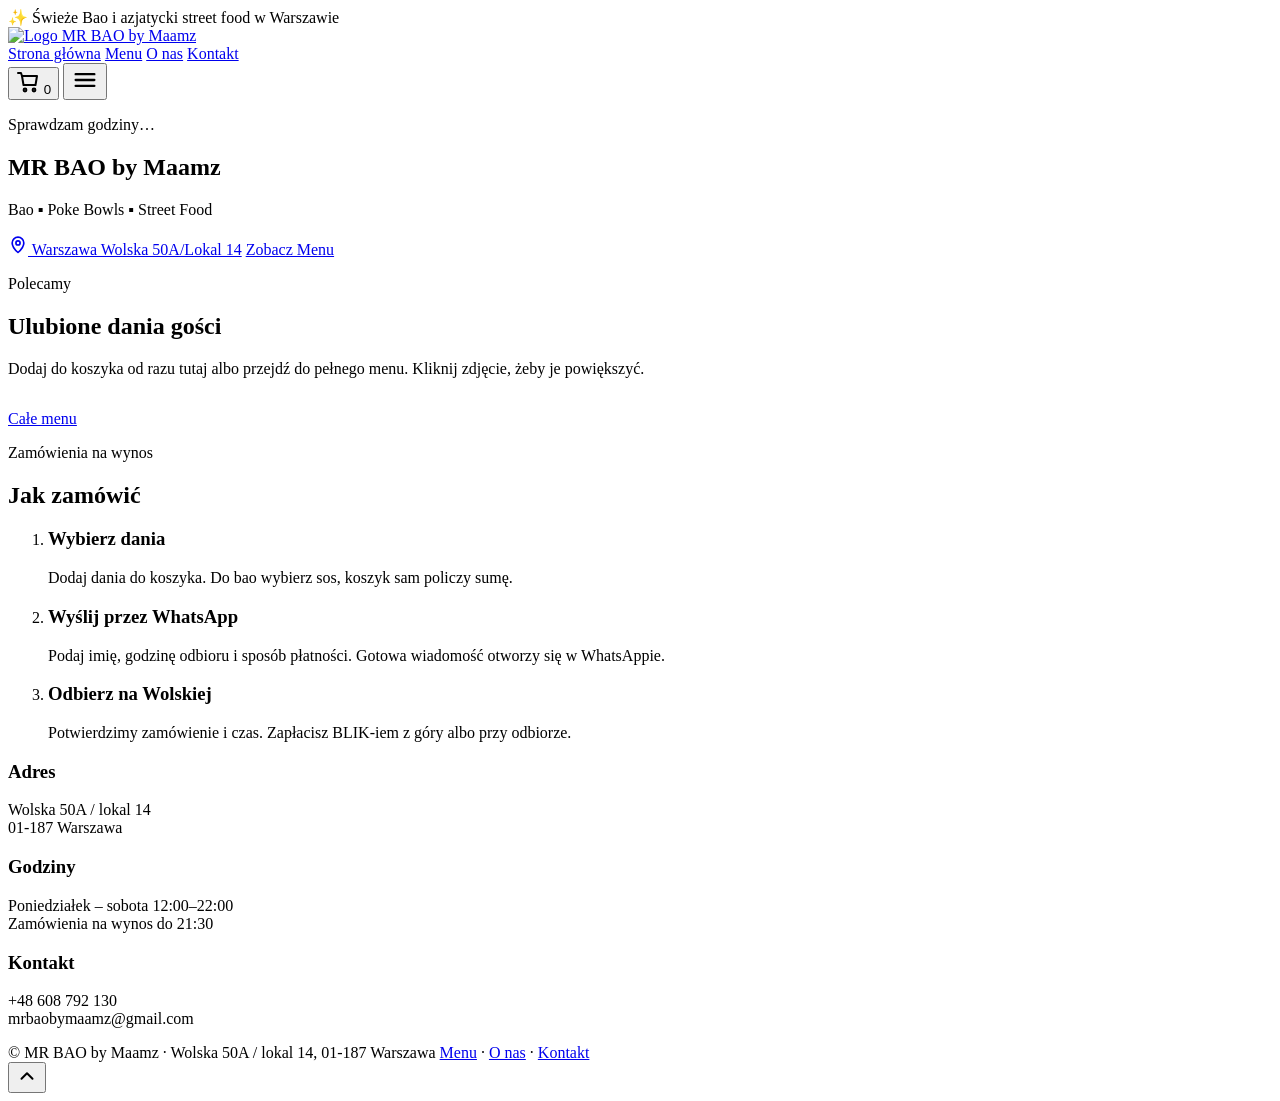
==== index.html @ ad0fffb6 "Add files via upload" ====
<!DOCTYPE html>
<html lang="pl">
<head>
  <meta charset="UTF-8">
  <meta name="viewport" content="width=device-width, initial-scale=1, viewport-fit=cover">
  <title>MR BAO by Maamz – Bao i Poke Bowls, Warszawa Wola</title>
  <meta name="robots" content="noindex, nofollow">
  <meta name="description" content="MR BAO by Maamz: bao, poke bowls i azjatycki street food na Woli. Zamów na wynos online i odbierz na Wolskiej 50A.">
  <link rel="icon" href="images/logo.webp" type="image/webp">
  <link rel="preconnect" href="https://fonts.googleapis.com">
  <link rel="preconnect" href="https://fonts.gstatic.com" crossorigin>
  <link rel="stylesheet" href="https://fonts.googleapis.com/css2?family=Young+Serif&family=Hanken+Grotesk:wght@400;500;600;700&display=swap">
  <link rel="stylesheet" href="css/styles.css">
</head>
<body>
  <div class="topbar">✨ Świeże Bao i azjatycki street food w Warszawie</div>
  <header class="header" id="header">
    <div class="container">
      <a class="logo" href="index.html" aria-label="MR BAO by Maamz, strona główna"><img src="images/logo.webp" width="170" height="170" alt="Logo MR BAO by Maamz"></a>
      <nav class="nav" id="nav" aria-label="Główna nawigacja">
        <a href="index.html" aria-current="page">Strona główna</a>
        <a href="menu.html">Menu</a>
        <a href="o-nas.html">O nas</a>
        <a href="kontakt.html">Kontakt</a>
      </nav>
      <div class="header-actions">
        <button type="button" class="cart-btn" data-open-cart aria-label="Otwórz koszyk">
          <svg width="24" height="24" viewBox="0 0 24 24" fill="none" stroke="currentColor" stroke-width="2" stroke-linecap="round" stroke-linejoin="round" aria-hidden="true"><path d="M6 6h15l-1.5 9h-12z"/><path d="M6 6 5 3H2"/><circle cx="9" cy="20" r="1.4"/><circle cx="18" cy="20" r="1.4"/></svg>
          <span class="cart-badge">0</span>
        </button>
        <button type="button" class="burger" aria-label="Pokaż menu nawigacji" aria-expanded="false" aria-controls="nav">
          <svg width="28" height="28" viewBox="0 0 24 24" fill="none" stroke="currentColor" stroke-width="2" stroke-linecap="round" aria-hidden="true"><path d="M4 7h16M4 12h16M4 17h16"/></svg>
        </button>
      </div>
    </div>
  </header>

  <main>
    <section class="hero">
      <div class="hero-bg" aria-hidden="true"></div>
      <div class="container hero-content">
        <p class="status-pill hero-load" data-status><span class="dot"></span><span class="txt">Sprawdzam godziny…</span></p>
        <h1 class="display hero-load">MR BAO by Maamz</h1>
        <p class="tagline hero-load">Bao ▪ Poke Bowls ▪ Street Food</p>
        <div class="ctas">
          <a class="btn btn-green" href="https://maps.app.goo.gl/StzndoFGsQeHQMcY7" target="_blank" rel="noopener"><svg width="20" height="20" viewBox="0 0 24 24" fill="none" stroke="currentColor" stroke-width="2" stroke-linecap="round" stroke-linejoin="round" aria-hidden="true"><path d="M12 21s-7-6.2-7-11.5A7 7 0 0 1 19 9.5C19 14.8 12 21 12 21z"/><circle cx="12" cy="9.5" r="2.5"/></svg> Warszawa Wolska 50A/Lokal 14</a>
          <a class="btn btn-green" href="menu.html">Zobacz Menu</a>
        </div>
      </div>
    </section>

    <section class="section">
      <div class="container">
        <div class="section-head">
          <div><p class="eyebrow">Polecamy</p><h2 class="display">Ulubione dania gości</h2></div>
          <p>Dodaj do koszyka od razu tutaj albo przejdź do pełnego menu. Kliknij zdjęcie, żeby je powiększyć.</p>
        </div>
        <div class="cards" id="featured"></div>
        <p style="margin-top:32px"><a class="btn btn-line" href="menu.html">Całe menu</a></p>
      </div>
    </section>

    <section class="section how">
      <div class="container">
        <div class="section-head"><div><p class="eyebrow">Zamówienia na wynos</p><h2 class="display">Jak zamówić</h2></div></div>
        <ol class="steps">
          <li><h3>Wybierz dania</h3><p>Dodaj dania do koszyka. Do bao wybierz sos, koszyk sam policzy sumę.</p></li>
          <li><h3>Wyślij przez WhatsApp</h3><p>Podaj imię, godzinę odbioru i sposób płatności. Gotowa wiadomość otworzy się w WhatsAppie.</p></li>
          <li><h3>Odbierz na Wolskiej</h3><p>Potwierdzimy zamówienie i czas. Zapłacisz BLIK-iem z góry albo przy odbiorze.</p></li>
        </ol>
      </div>
    </section>

    <section class="info-band" aria-label="Adres i godziny">
      <div class="container">
        <div><h3>Adres</h3><p>Wolska 50A / lokal 14<br>01-187 Warszawa</p></div>
        <div><h3>Godziny</h3><p>Poniedziałek – sobota 12:00–22:00<br>Zamówienia na wynos do 21:30</p></div>
        <div><h3>Kontakt</h3><p>+48 608 792 130<br>mrbaobymaamz@gmail.com</p></div>
      </div>
    </section>
  </main>
  <footer class="footer">
    <div class="container">
      <span>© MR BAO by Maamz · Wolska 50A / lokal 14, 01-187 Warszawa</span>
      <span><a href="menu.html">Menu</a> · <a href="o-nas.html">O nas</a> · <a href="kontakt.html">Kontakt</a></span>
    </div>
  </footer>
  <button type="button" class="to-top" aria-label="Wróć na górę strony">
    <svg width="22" height="22" viewBox="0 0 24 24" fill="none" stroke="currentColor" stroke-width="2.2" stroke-linecap="round" stroke-linejoin="round" aria-hidden="true"><path d="M6 15l6-6 6 6"/></svg>
  </button>
  <script src="js/data.js"></script>
  <script src="js/main.js"></script>
</body>
</html>
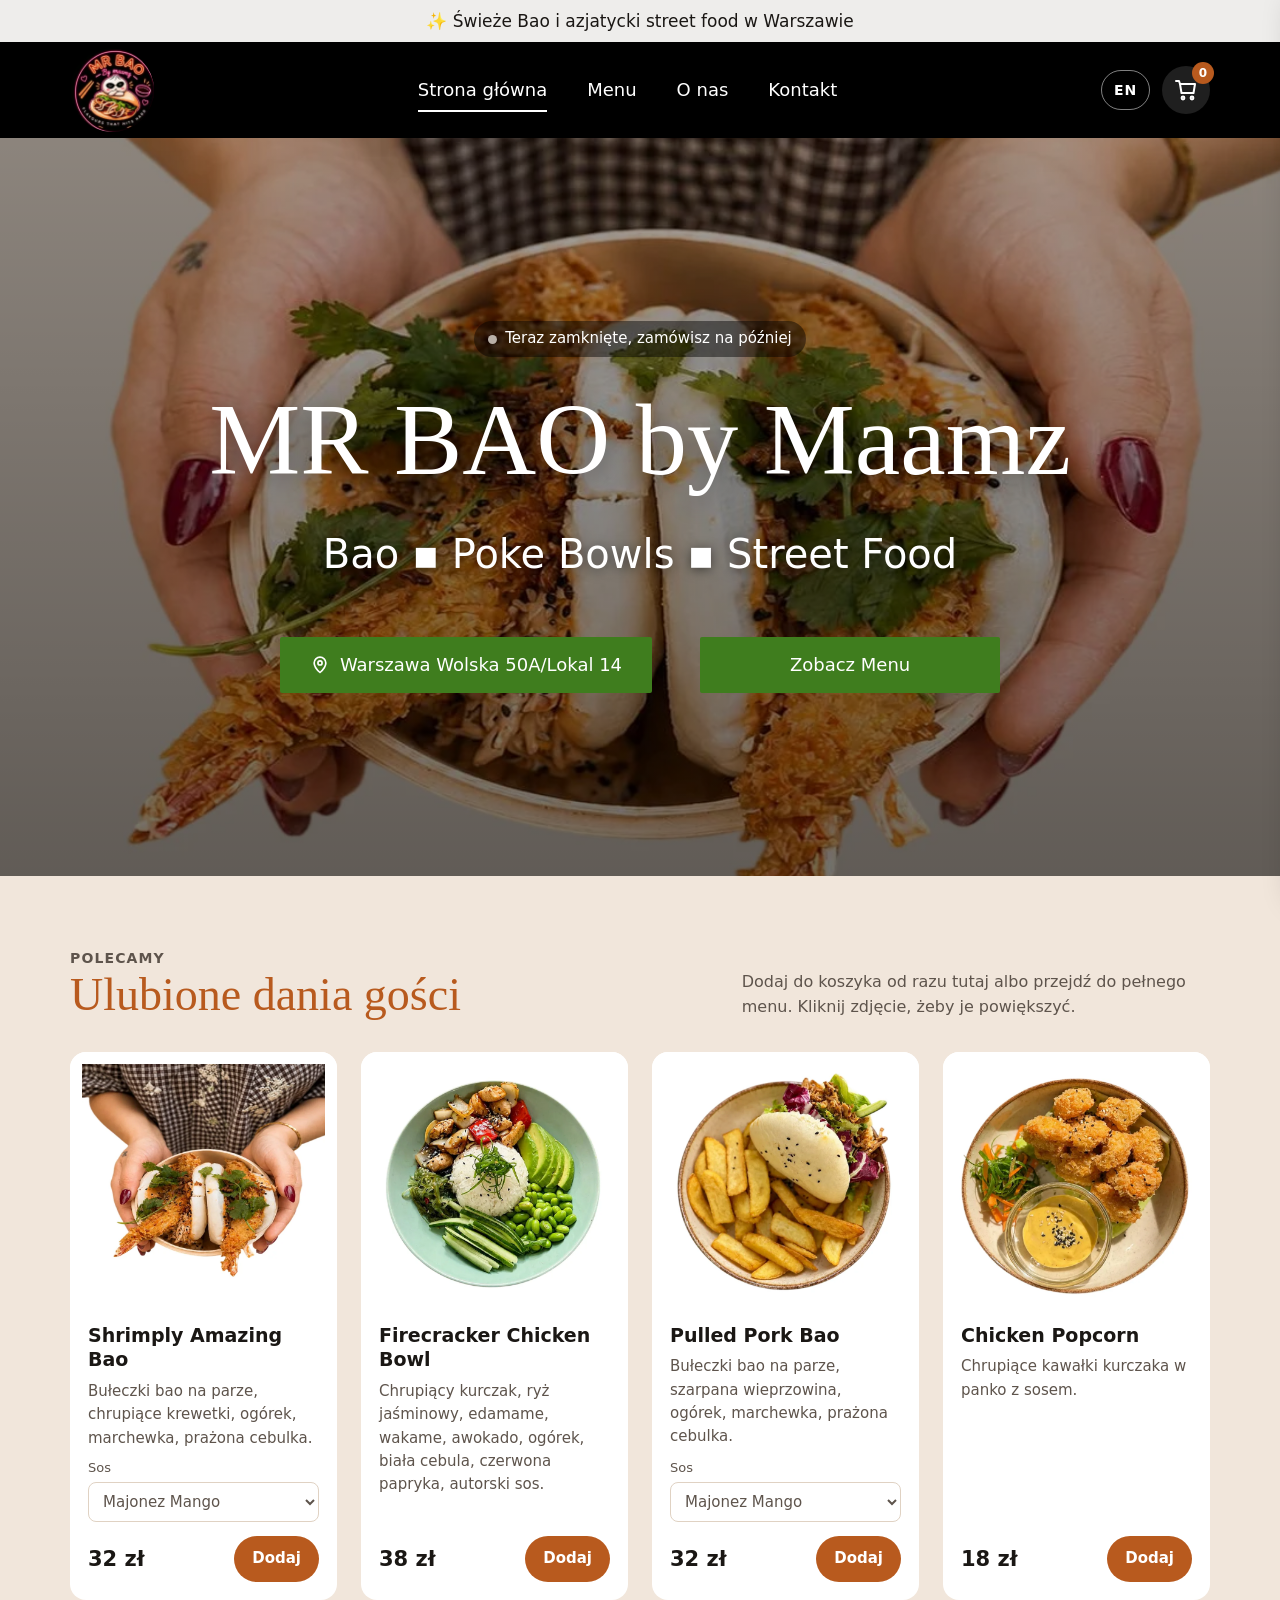
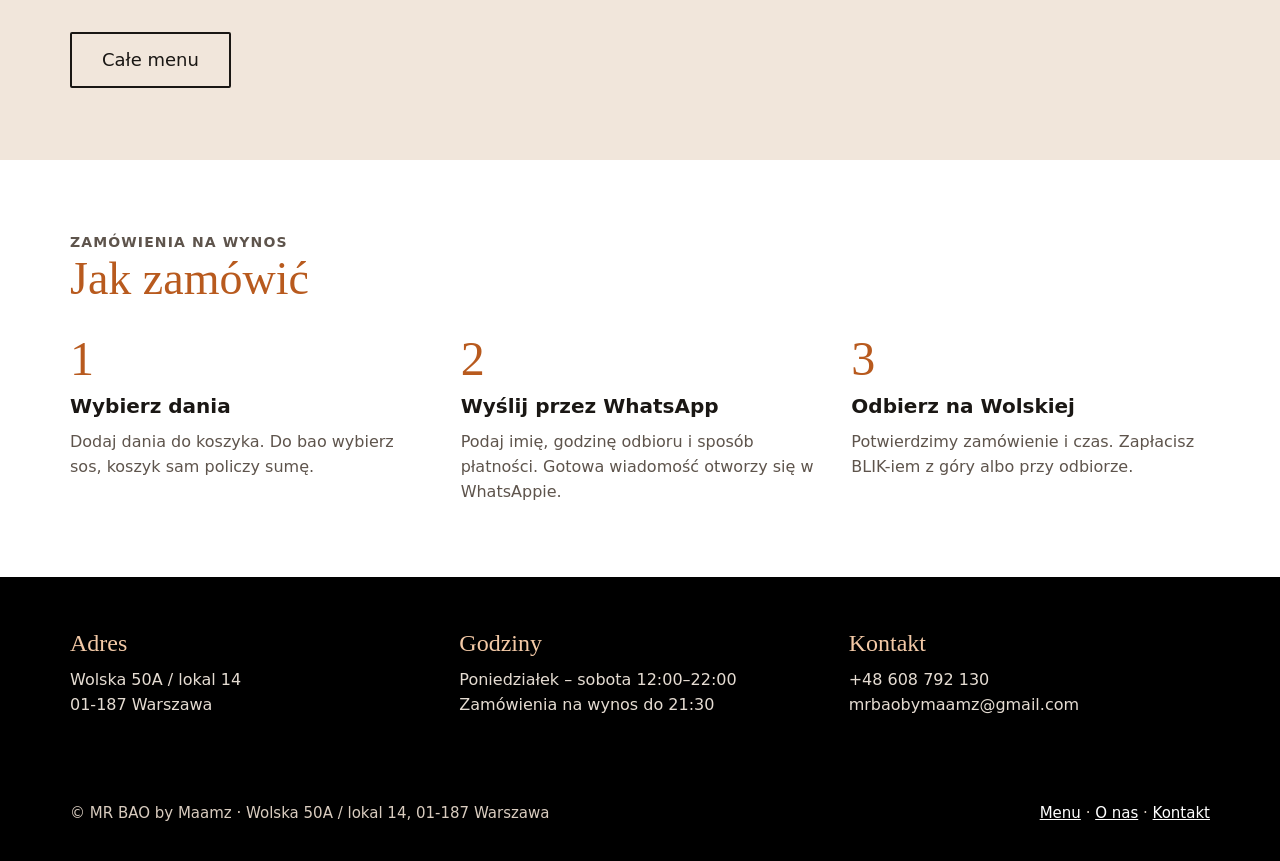
==== commit 23d2c0b4: "Wersja angielska: przełącznik PL/EN, ?lang=en, menu i koszyk po angielsku Co-Authored-By: Claude Opu" ====
--- a/index.html
+++ b/index.html
@@ -88,6 +88,7 @@
   <button type="button" class="to-top" aria-label="Wróć na górę strony">
     <svg width="22" height="22" viewBox="0 0 24 24" fill="none" stroke="currentColor" stroke-width="2.2" stroke-linecap="round" stroke-linejoin="round" aria-hidden="true"><path d="M6 15l6-6 6 6"/></svg>
   </button>
+  <script src="js/i18n.js"></script>
   <script src="js/data.js"></script>
   <script src="js/main.js"></script>
 </body>
--- a/css/styles.css
+++ b/css/styles.css
@@ -0,0 +1,275 @@
+/* MR BAO by Maamz — style wspólne dla 4 podstron */
+:root {
+  --bg: #F1E6DB;
+  --paper: #FFFFFF;
+  --ink: #1A1714;
+  --muted: #5E544C;
+  --line: #E0D2C3;
+  --accent: #B85A1E;
+  --green: #3F7D1E;
+  --green-dark: #2F6216;
+  --night: #000000;
+  --font-display: "Young Serif", Georgia, "Times New Roman", serif;
+  --font-body: "Hanken Grotesk", system-ui, -apple-system, "Segoe UI", Roboto, sans-serif;
+  --ease: cubic-bezier(0.4, 0, 0.2, 1);
+  color-scheme: light;
+}
+* { box-sizing: border-box; }
+html { scroll-behavior: smooth; }
+body { margin: 0; background: var(--bg); color: var(--ink); font-family: var(--font-body); font-size: 16px; line-height: 1.55; }
+h1, h2, h3, p, ul, ol { margin: 0; }
+ul, ol { padding: 0; list-style: none; }
+img { max-width: 100%; display: block; }
+a { color: inherit; }
+button, input, select, textarea { font: inherit; color: inherit; }
+button { cursor: pointer; }
+:focus-visible { outline: 3px solid var(--accent); outline-offset: 2px; }
+.sr-only { position: absolute; width: 1px; height: 1px; padding: 0; margin: -1px; overflow: hidden; clip: rect(0 0 0 0); white-space: nowrap; border: 0; }
+.container { max-width: 1180px; margin: 0 auto; padding-left: max(20px, env(safe-area-inset-left, 0px)); padding-right: max(20px, env(safe-area-inset-right, 0px)); }
+.price { font-variant-numeric: tabular-nums; white-space: nowrap; }
+.eyebrow { font-size: 14px; letter-spacing: 0.08em; text-transform: uppercase; color: var(--accent); font-weight: 600; }
+.display { font-family: var(--font-display); font-weight: 400; line-height: 1.08; text-wrap: balance; }
+.section { padding-block: 72px; }
+@media (max-width: 640px) { .section { padding-block: 48px; } }
+
+/* przyciski */
+.btn { display: inline-flex; align-items: center; justify-content: center; gap: 10px; min-height: 56px; padding: 0 30px; border: 0; border-radius: 2px; font-size: 18px; text-decoration: none; transition: background-color 250ms var(--ease), transform 250ms var(--ease), box-shadow 250ms var(--ease); }
+.btn:hover { transform: translateY(-2px); box-shadow: 0 10px 24px rgba(0, 0, 0, 0.22); }
+.btn:active { transform: translateY(0); }
+.btn-green { background: var(--green); color: #FFFFFF; }
+.btn-green:hover { background: var(--green-dark); }
+.btn-accent { background: var(--accent); color: #FFFFFF; }
+.btn-accent:hover { background: #9E4C17; }
+.btn-line { background: transparent; color: var(--ink); border: 2px solid var(--ink); }
+.btn svg { flex: none; }
+
+/* pasek + nagłówek */
+.topbar { background: #EEEDEB; text-align: center; font-size: 17px; padding: 8px 16px; }
+body::before { content: ""; position: fixed; inset: 0 0 auto; height: env(safe-area-inset-top, 0px); z-index: 60; background: var(--night); }
+.header { position: sticky; top: env(safe-area-inset-top, 0px); z-index: 50; background: var(--night); color: #FFFFFF; transition: box-shadow 250ms var(--ease); }
+.header.is-scrolled { box-shadow: 0 6px 20px rgba(0, 0, 0, 0.35); }
+.header .container { display: flex; align-items: center; gap: 24px; min-height: 96px; transition: min-height 250ms var(--ease); }
+.header.is-scrolled .container { min-height: 72px; }
+.logo { display: block; width: 84px; height: 84px; border-radius: 50%; overflow: hidden; flex: none; transition: width 250ms var(--ease), height 250ms var(--ease), transform 250ms var(--ease); }
+.logo:hover { transform: rotate(-6deg); }
+.header.is-scrolled .logo { width: 60px; height: 60px; }
+.logo img { width: 100%; height: 100%; object-fit: cover; }
+.nav { display: flex; gap: 40px; margin: 0 auto; }
+.nav a { position: relative; text-decoration: none; padding: 8px 0; font-size: 18px; }
+.nav a::after { content: ""; position: absolute; left: 0; right: 0; bottom: 0; height: 2px; background: #FFFFFF; transform: scaleX(0); transition: transform 250ms var(--ease); }
+.nav a:hover::after, .nav a[aria-current="page"]::after { transform: scaleX(1); }
+.header-actions { display: flex; align-items: center; gap: 12px; }
+.cart-btn { position: relative; display: inline-flex; align-items: center; justify-content: center; width: 48px; height: 48px; border: 0; border-radius: 50%; background: rgba(255, 255, 255, 0.12); color: #FFFFFF; transition: background-color 250ms var(--ease); }
+.cart-btn:hover { background: rgba(255, 255, 255, 0.24); }
+.cart-badge { position: absolute; top: -4px; right: -4px; min-width: 22px; height: 22px; padding: 0 6px; border-radius: 999px; background: var(--accent); color: #FFFFFF; font-size: 12px; font-weight: 700; display: grid; place-items: center; }
+.cart-badge.bump { animation: bump 400ms var(--ease); }
+@keyframes bump { 0% { transform: scale(1); } 40% { transform: scale(1.45); } 100% { transform: scale(1); } }
+.burger { display: none; width: 48px; height: 48px; border: 0; background: none; color: #FFFFFF; align-items: center; justify-content: center; }
+@media (max-width: 860px) {
+  .header .container { min-height: 76px; }
+  .logo { width: 62px; height: 62px; }
+  .burger { display: inline-flex; }
+  .header-actions { margin-left: auto; }
+  .nav { position: absolute; top: 100%; left: 0; right: 0; flex-direction: column; gap: 0; margin: 0; padding: 8px max(20px, env(safe-area-inset-left, 0px)) 18px; background: var(--night); clip-path: inset(0 0 100% 0); visibility: hidden; transition: clip-path 300ms var(--ease), visibility 300ms; }
+  .nav.is-open { clip-path: inset(0 0 0 0); visibility: visible; }
+  .nav a { padding: 14px 0; border-bottom: 1px solid #2A2724; }
+  .nav a::after { display: none; }
+  .nav a[aria-current="page"] { color: #F3C9A6; }
+}
+
+/* hero */
+.hero { position: relative; min-height: clamp(560px, 82vh, 900px); display: grid; place-items: center; text-align: center; color: #FFFFFF; overflow: hidden; background: #2B211B; }
+.hero-bg { position: absolute; inset: 0; background-color: #D6CBBE; background-image: url("../images/hero.webp"); background-size: cover; background-position: center 62%; transform: scale(1.08); transition: transform 120ms linear; }
+.hero::after { content: ""; position: absolute; inset: 0; background: linear-gradient(180deg, rgba(0, 0, 0, 0.35), rgba(0, 0, 0, 0.55)); }
+.hero-content { position: relative; z-index: 1; display: grid; gap: 28px; justify-items: center; padding-block: 64px; }
+.hero h1 { font-size: clamp(48px, 8vw, 104px); text-shadow: 0 4px 24px rgba(0, 0, 0, 0.45); }
+.hero .tagline { font-size: clamp(22px, 3.4vw, 40px); text-shadow: 0 2px 12px rgba(0, 0, 0, 0.5); }
+.hero .ctas { display: flex; flex-wrap: wrap; justify-content: center; gap: 24px 48px; margin-top: 24px; }
+.hero .ctas .btn { min-width: 300px; }
+@media (max-width: 640px) { .topbar { font-size: 14px; } .hero .ctas { flex-direction: column; gap: 14px; width: 100%; } .hero .ctas .btn { min-width: 0; width: 100%; font-size: 16px; } }
+.hero-load { animation: rise 800ms var(--ease) both; }
+.hero-load:nth-child(2) { animation-delay: 120ms; }
+.hero-load:nth-child(3) { animation-delay: 240ms; }
+@keyframes rise { from { transform: translateY(24px); } to { transform: none; } }
+.status-pill { display: inline-flex; align-items: center; gap: 8px; padding: 6px 14px; border-radius: 999px; background: rgba(0, 0, 0, 0.45); font-size: 15px; }
+.status-pill .dot { width: 9px; height: 9px; border-radius: 50%; background: #B9B0A8; }
+.status-pill.is-open .dot { background: #6CD13B; box-shadow: 0 0 0 0 rgba(108, 209, 59, 0.7); animation: pulse 1.8s infinite; }
+@keyframes pulse { 0% { box-shadow: 0 0 0 0 rgba(108, 209, 59, 0.7); } 70% { box-shadow: 0 0 0 10px rgba(108, 209, 59, 0); } 100% { box-shadow: 0 0 0 0 rgba(108, 209, 59, 0); } }
+
+/* sekcje strony głównej */
+.section-head { display: flex; justify-content: space-between; align-items: end; gap: 16px; flex-wrap: wrap; margin-bottom: 32px; }
+.section-head h2 { font-size: clamp(32px, 4vw, 46px); color: var(--accent); }
+.section-head p { color: var(--muted); max-width: 46ch; }
+.how { background: var(--paper); }
+.steps { display: grid; grid-template-columns: repeat(3, minmax(0, 1fr)); gap: 32px; counter-reset: s; }
+.steps li { counter-increment: s; display: grid; gap: 8px; align-content: start; }
+.steps li::before { content: counter(s); font-family: var(--font-display); font-size: 48px; line-height: 1; color: var(--accent); }
+.steps h3 { font-size: 20px; }
+.steps p { color: var(--muted); }
+@media (max-width: 760px) { .steps { grid-template-columns: 1fr; } }
+.info-band { background: var(--night); color: #FFFFFF; }
+.info-band .container { display: grid; grid-template-columns: repeat(3, minmax(0, 1fr)); gap: 28px; padding-block: 48px; }
+.info-band h3 { font-family: var(--font-display); font-weight: 400; font-size: 24px; color: #F3C9A6; margin-bottom: 6px; }
+.info-band p { color: #E5DCD2; }
+@media (max-width: 760px) { .info-band .container { grid-template-columns: 1fr; } }
+
+/* karty dań */
+.cards { display: grid; grid-template-columns: repeat(auto-fill, minmax(260px, 1fr)); gap: 24px; }
+.card { background: var(--paper); border-radius: 16px; overflow: hidden; display: flex; flex-direction: column; transition: transform 250ms var(--ease), box-shadow 250ms var(--ease); }
+.card:hover { transform: translateY(-4px); box-shadow: 0 16px 32px rgba(60, 35, 15, 0.14); }
+.card-photo { position: relative; display: block; width: 100%; aspect-ratio: 1 / 1; max-width: 100%; padding: 12px; border: 0; background: #FFFFFF; cursor: zoom-in; }
+.card-photo img { width: 100%; height: 100%; object-fit: contain; transition: transform 400ms var(--ease); }
+.card:hover .card-photo img { transform: scale(1.04) rotate(-1deg); }
+.card-photo.no-photo { display: flex; flex-direction: column; align-items: center; justify-content: center; gap: 14px; cursor: default; background: #FFFFFF; }
+.card-photo.no-photo img { width: 44%; height: auto; border-radius: 50%; opacity: 0.9; filter: saturate(0.85); }
+.card:hover .card-photo.no-photo img { transform: rotate(-6deg); }
+.card-photo.no-photo span { font-size: 13px; letter-spacing: 0.08em; text-transform: uppercase; color: var(--muted); }
+.card-body { padding: 4px 18px 18px; display: flex; flex-direction: column; gap: 8px; flex: 1; }
+.card h3 { font-size: 19px; line-height: 1.3; }
+.card .desc { color: var(--muted); font-size: 15px; flex: 1; }
+.card label.sauce { display: grid; gap: 4px; font-size: 13px; color: var(--muted); }
+.card select { width: 100%; min-width: 0; border: 1px solid var(--line); border-radius: 8px; padding: 9px 10px; background: #FFFFFF; font-size: 15px; }
+.card-foot { display: flex; align-items: center; justify-content: space-between; gap: 12px; margin-top: 6px; }
+.card-foot .price { font-weight: 700; font-size: 21px; }
+.add-btn { display: inline-flex; align-items: center; gap: 6px; min-height: 46px; padding: 0 18px; border: 0; border-radius: 999px; background: var(--accent); color: #FFFFFF; font-weight: 600; font-size: 15px; transition: background-color 250ms var(--ease), transform 150ms var(--ease); }
+.add-btn:hover { background: #9E4C17; }
+.add-btn:active { transform: scale(0.94); }
+.add-btn.is-added { background: var(--green); }
+
+/* menu */
+.menu-intro { text-align: center; padding-top: 56px; display: grid; gap: 14px; justify-items: center; }
+.menu-intro h1 { font-size: clamp(36px, 5vw, 58px); color: var(--accent); }
+.menu-intro p { max-width: 60ch; color: var(--muted); font-size: 18px; }
+.menu-bar { position: sticky; top: calc(env(safe-area-inset-top, 0px) + 72px); z-index: 40; background: var(--bg); border-bottom: 1px solid var(--line); margin-top: 32px; }
+.menu-bar .container { display: flex; align-items: center; gap: 12px; padding-block: 12px; }
+.tabs { display: flex; gap: 8px; overflow-x: auto; scrollbar-width: none; flex: 1; min-width: 0; }
+.tabs::-webkit-scrollbar { display: none; }
+.tabs a { flex: none; text-decoration: none; padding: 9px 16px; border-radius: 999px; border: 1px solid var(--line); background: var(--paper); font-weight: 500; font-size: 15px; transition: background-color 250ms var(--ease), color 250ms var(--ease), border-color 250ms var(--ease); }
+.tabs a:hover { border-color: var(--ink); }
+.tabs a.is-active { background: var(--ink); color: #FFFFFF; border-color: var(--ink); }
+.search { position: relative; flex: none; width: 240px; }
+.search input { width: 100%; min-height: 44px; border: 1px solid var(--line); border-radius: 999px; padding: 0 16px 0 40px; background: var(--paper); font-size: 15px; }
+.search svg { position: absolute; left: 14px; top: 50%; transform: translateY(-50%); color: var(--muted); }
+@media (max-width: 760px) { .menu-bar .container { flex-direction: column; align-items: stretch; } .search { width: 100%; } }
+.cat { scroll-margin-top: 200px; padding-top: 44px; }
+.cat[hidden] { display: none; }
+.cat-head { display: flex; align-items: baseline; gap: 14px; flex-wrap: wrap; margin-bottom: 20px; }
+.cat-head h2 { font-family: var(--font-display); font-weight: 400; font-size: 36px; color: var(--accent); }
+.cat-head span { font-size: 14px; letter-spacing: 0.06em; text-transform: uppercase; color: var(--muted); }
+.card[hidden], .list li[hidden] { display: none; }
+.list { background: var(--paper); border-radius: 16px; padding: 4px 18px; }
+.list li { display: flex; align-items: center; justify-content: space-between; gap: 16px; padding: 14px 0; border-bottom: 1px solid var(--line); }
+.list li:last-child { border-bottom: 0; }
+.list .name { font-weight: 600; }
+.list .r { display: flex; align-items: center; gap: 14px; }
+.no-results { text-align: center; color: var(--muted); padding: 48px 0; }
+
+/* o nas */
+.about .container { display: grid; grid-template-columns: minmax(0, 1.25fr) minmax(0, 0.75fr); gap: 56px; align-items: start; }
+.about h1 { font-size: clamp(40px, 5.6vw, 76px); margin-top: 14px; }
+.about .text { margin-top: 28px; display: grid; gap: 14px; font-size: 19px; max-width: 62ch; }
+.about-photo { border-radius: 4px; overflow: hidden; max-width: 100%; }
+.about-photo img { width: 100%; height: auto; transition: transform 600ms var(--ease); }
+.about-photo:hover img { transform: scale(1.04); }
+.values { display: grid; grid-template-columns: repeat(3, minmax(0, 1fr)); gap: 20px; margin-top: 40px; }
+.values div { background: var(--paper); border-radius: 14px; padding: 22px; transition: transform 250ms var(--ease); }
+.values div:hover { transform: translateY(-4px); }
+.values h3 { font-family: var(--font-display); font-weight: 400; font-size: 23px; color: var(--accent); margin-bottom: 6px; }
+@media (max-width: 860px) { .about .container { grid-template-columns: 1fr; } .about-photo { max-width: 440px; } .values { grid-template-columns: 1fr; } }
+
+/* kontakt */
+.contact h1 { font-size: clamp(40px, 5vw, 62px); color: var(--accent); }
+.contact-grid { margin-top: 32px; display: grid; grid-template-columns: repeat(3, minmax(0, 1fr)); gap: 20px; }
+.contact-box { background: var(--paper); border-radius: 16px; padding: 26px; display: grid; gap: 12px; align-content: start; }
+.contact-box h2 { font-size: 13px; letter-spacing: 0.1em; text-transform: uppercase; color: var(--muted); font-weight: 600; }
+.contact-box address { font-style: normal; font-size: 18px; }
+.copy-row { display: flex; align-items: center; justify-content: space-between; gap: 10px; }
+.copy-row span { font-weight: 600; font-size: 18px; user-select: all; overflow-wrap: anywhere; }
+.copy-btn { flex: none; min-height: 40px; padding: 0 14px; border: 1px solid var(--line); border-radius: 999px; background: #FFFFFF; font-size: 14px; }
+.copy-btn:hover { border-color: var(--ink); }
+.hours div { display: flex; justify-content: space-between; gap: 12px; padding: 5px 0; border-bottom: 1px dashed var(--line); }
+.hours div:last-child { border-bottom: 0; }
+.hours .today { font-weight: 700; color: var(--accent); }
+.note { font-size: 14px; color: var(--muted); }
+
+.lokal-photo { margin: 32px 0 0; max-width: 520px; display: grid; gap: 8px; }
+.lokal-photo img { width: 100%; height: auto; border-radius: 16px; }
+.lokal-photo figcaption { color: var(--muted); font-size: 15px; }
+@media (max-width: 900px) { .contact-grid { grid-template-columns: 1fr; } }
+
+/* stopka */
+.footer { background: var(--night); color: #D9CCBF; font-size: 15px; }
+.footer .container { padding-block: 36px; display: flex; flex-wrap: wrap; gap: 12px 32px; justify-content: space-between; align-items: center; }
+.footer a { color: #FFFFFF; }
+
+/* pływające przyciski */
+.fab { position: fixed; right: max(18px, env(safe-area-inset-right, 0px)); bottom: calc(18px + env(safe-area-inset-bottom, 0px)); z-index: 45; display: inline-flex; align-items: center; gap: 12px; min-height: 58px; padding: 0 24px; border: 0; border-radius: 999px; background: var(--accent); color: #FFFFFF; font-weight: 700; font-size: 16px; box-shadow: 0 12px 28px rgba(0, 0, 0, 0.3); transition: transform 250ms var(--ease); }
+.fab:hover { transform: translateY(-3px); }
+.fab[hidden] { display: none; }
+.to-top { position: fixed; left: max(18px, env(safe-area-inset-left, 0px)); bottom: calc(18px + env(safe-area-inset-bottom, 0px)); z-index: 45; width: 48px; height: 48px; border: 0; border-radius: 50%; background: var(--ink); color: #FFFFFF; display: grid; place-items: center; opacity: 0; pointer-events: none; transform: translateY(12px); transition: opacity 250ms var(--ease), transform 250ms var(--ease); }
+.to-top.is-visible { opacity: 1; pointer-events: auto; transform: none; }
+
+/* toast */
+.toast { position: fixed; left: 50%; bottom: calc(90px + env(safe-area-inset-bottom, 0px)); z-index: 70; transform: translate(-50%, 20px); opacity: 0; pointer-events: none; background: var(--ink); color: #FFFFFF; padding: 12px 20px; border-radius: 999px; font-weight: 600; box-shadow: 0 10px 24px rgba(0, 0, 0, 0.3); transition: opacity 250ms var(--ease), transform 250ms var(--ease); max-width: calc(100% - 32px); text-align: center; }
+.toast.is-visible { opacity: 1; transform: translate(-50%, 0); }
+
+/* lightbox */
+.lightbox { position: fixed; inset: 0; z-index: 80; display: grid; place-items: center; padding: 24px; background: rgba(0, 0, 0, 0.82); }
+.lightbox[hidden] { display: none; }
+.lightbox figure { margin: 0; display: grid; gap: 12px; justify-items: center; max-width: min(720px, 100%); }
+.lightbox img { max-height: 76vh; width: auto; border-radius: 12px; background: #FFFFFF; animation: zoomin 250ms var(--ease); }
+.lightbox figcaption { color: #FFFFFF; font-size: 18px; text-align: center; }
+.lightbox .x { position: absolute; top: calc(16px + env(safe-area-inset-top, 0px)); right: max(16px, env(safe-area-inset-right, 0px)); }
+@keyframes zoomin { from { transform: scale(0.92); } to { transform: none; } }
+
+/* koszyk */
+.backdrop { position: fixed; inset: 0; z-index: 75; background: rgba(0, 0, 0, 0.55); opacity: 0; pointer-events: none; transition: opacity 250ms var(--ease); }
+.backdrop.is-open { opacity: 1; pointer-events: auto; }
+.drawer { position: fixed; top: 0; right: 0; bottom: 0; width: min(460px, 100%); z-index: 76; background: var(--bg); display: flex; flex-direction: column; transform: translateX(105%); transition: transform 300ms var(--ease); padding-top: env(safe-area-inset-top, 0px); padding-bottom: env(safe-area-inset-bottom, 0px); padding-right: env(safe-area-inset-right, 0px); box-shadow: -10px 0 30px rgba(0, 0, 0, 0.2); }
+.drawer.is-open { transform: none; }
+@media (max-width: 560px) { .drawer { top: auto; left: 0; width: 100%; max-height: 94vh; border-radius: 18px 18px 0 0; transform: translateY(105%); padding-left: env(safe-area-inset-left, 0px); } }
+.drawer-head { display: flex; align-items: center; justify-content: space-between; gap: 12px; padding: 16px 20px; background: var(--night); color: #FFFFFF; }
+.drawer-head h2 { font-family: var(--font-display); font-weight: 400; font-size: 24px; }
+.x { width: 46px; height: 46px; border: 0; border-radius: 50%; background: rgba(255, 255, 255, 0.14); color: #FFFFFF; font-size: 24px; line-height: 1; }
+.drawer-body { flex: 1; overflow-y: auto; padding: 18px 20px; display: grid; gap: 18px; align-content: start; }
+.drawer-foot { padding: 16px 20px; border-top: 1px solid var(--line); background: var(--paper); display: grid; gap: 8px; }
+.empty { color: var(--muted); }
+.lines li { display: grid; grid-template-columns: 60px minmax(0, 1fr) auto; gap: 4px 12px; align-items: center; padding: 12px 0; border-bottom: 1px solid var(--line); animation: slidein 250ms var(--ease); }
+@keyframes slidein { from { transform: translateX(16px); } to { transform: none; } }
+.lines .thumb { width: 60px; height: 60px; border-radius: 10px; object-fit: contain; background: #FFFFFF; grid-row: 1 / span 2; }
+.lines .thumb.blank { background: #EFE4D8; }
+.lines .nm { font-weight: 600; line-height: 1.3; }
+.lines .nm small { display: block; font-weight: 400; color: var(--muted); font-size: 13px; }
+.lines .price { grid-column: 3; grid-row: 1; font-weight: 600; }
+.stepper { grid-column: 2; display: inline-flex; align-items: center; justify-self: start; border: 1px solid var(--line); border-radius: 999px; background: #FFFFFF; }
+.stepper button { width: 42px; height: 42px; border: 0; background: none; font-size: 19px; font-weight: 700; border-radius: 50%; }
+.stepper button:hover { background: var(--bg); }
+.stepper span { min-width: 26px; text-align: center; font-weight: 700; font-variant-numeric: tabular-nums; }
+.totals { display: grid; gap: 4px; }
+.totals div { display: flex; justify-content: space-between; }
+.totals .sum { font-size: 21px; font-weight: 700; padding-top: 8px; border-top: 2px solid var(--ink); }
+.field { display: grid; gap: 6px; }
+.field label, .legend { font-size: 14px; font-weight: 600; }
+.field input, .field select, .field textarea { width: 100%; border: 1px solid #CDBBA9; border-radius: 8px; padding: 11px 12px; background: #FFFFFF; font-size: 16px; }
+.field input:focus, .field select:focus, .field textarea:focus { border-color: var(--accent); outline: none; box-shadow: 0 0 0 3px rgba(184, 90, 30, 0.2); }
+.field textarea { resize: none; min-height: 70px; }
+.err { color: #A3241B; font-size: 13px; font-weight: 600; }
+.pay { display: grid; gap: 8px; border: 0; padding: 0; margin: 0; }
+.pay label { display: flex; align-items: center; gap: 10px; padding: 12px 14px; background: #FFFFFF; border: 1px solid #CDBBA9; border-radius: 8px; cursor: pointer; transition: border-color 250ms var(--ease), box-shadow 250ms var(--ease); }
+.pay label:has(input:checked) { border-color: var(--accent); box-shadow: 0 0 0 1px var(--accent); }
+.pay input { accent-color: var(--accent); width: 18px; height: 18px; }
+.pay small { margin-left: auto; color: var(--muted); font-size: 13px; }
+details.preview summary { cursor: pointer; font-size: 14px; font-weight: 600; }
+pre.msg { margin: 10px 0 0; white-space: pre-wrap; font-family: ui-monospace, Menlo, Consolas, monospace; font-size: 13px; background: #FFFFFF; border: 1px solid var(--line); border-radius: 8px; padding: 12px; }
+.send { width: 100%; font-size: 16px; }
+.send[aria-disabled="true"] { opacity: 0.55; }
+
+@media (prefers-reduced-motion: reduce) {
+  *, *::before, *::after { animation: none !important; transition: none !important; }
+  html { scroll-behavior: auto; }
+  .hero-bg { transform: none; }
+}
+
+/* przełącznik języka */
+.lang-btn { min-width: 48px; height: 40px; padding: 0 12px; border: 1px solid rgba(255, 255, 255, 0.5); border-radius: 999px; background: transparent; color: #FFFFFF; font-weight: 700; font-size: 14px; letter-spacing: 0.06em; transition: background-color 250ms var(--ease), border-color 250ms var(--ease); }
+.lang-btn:hover { background: rgba(255, 255, 255, 0.14); border-color: #FFFFFF; }
